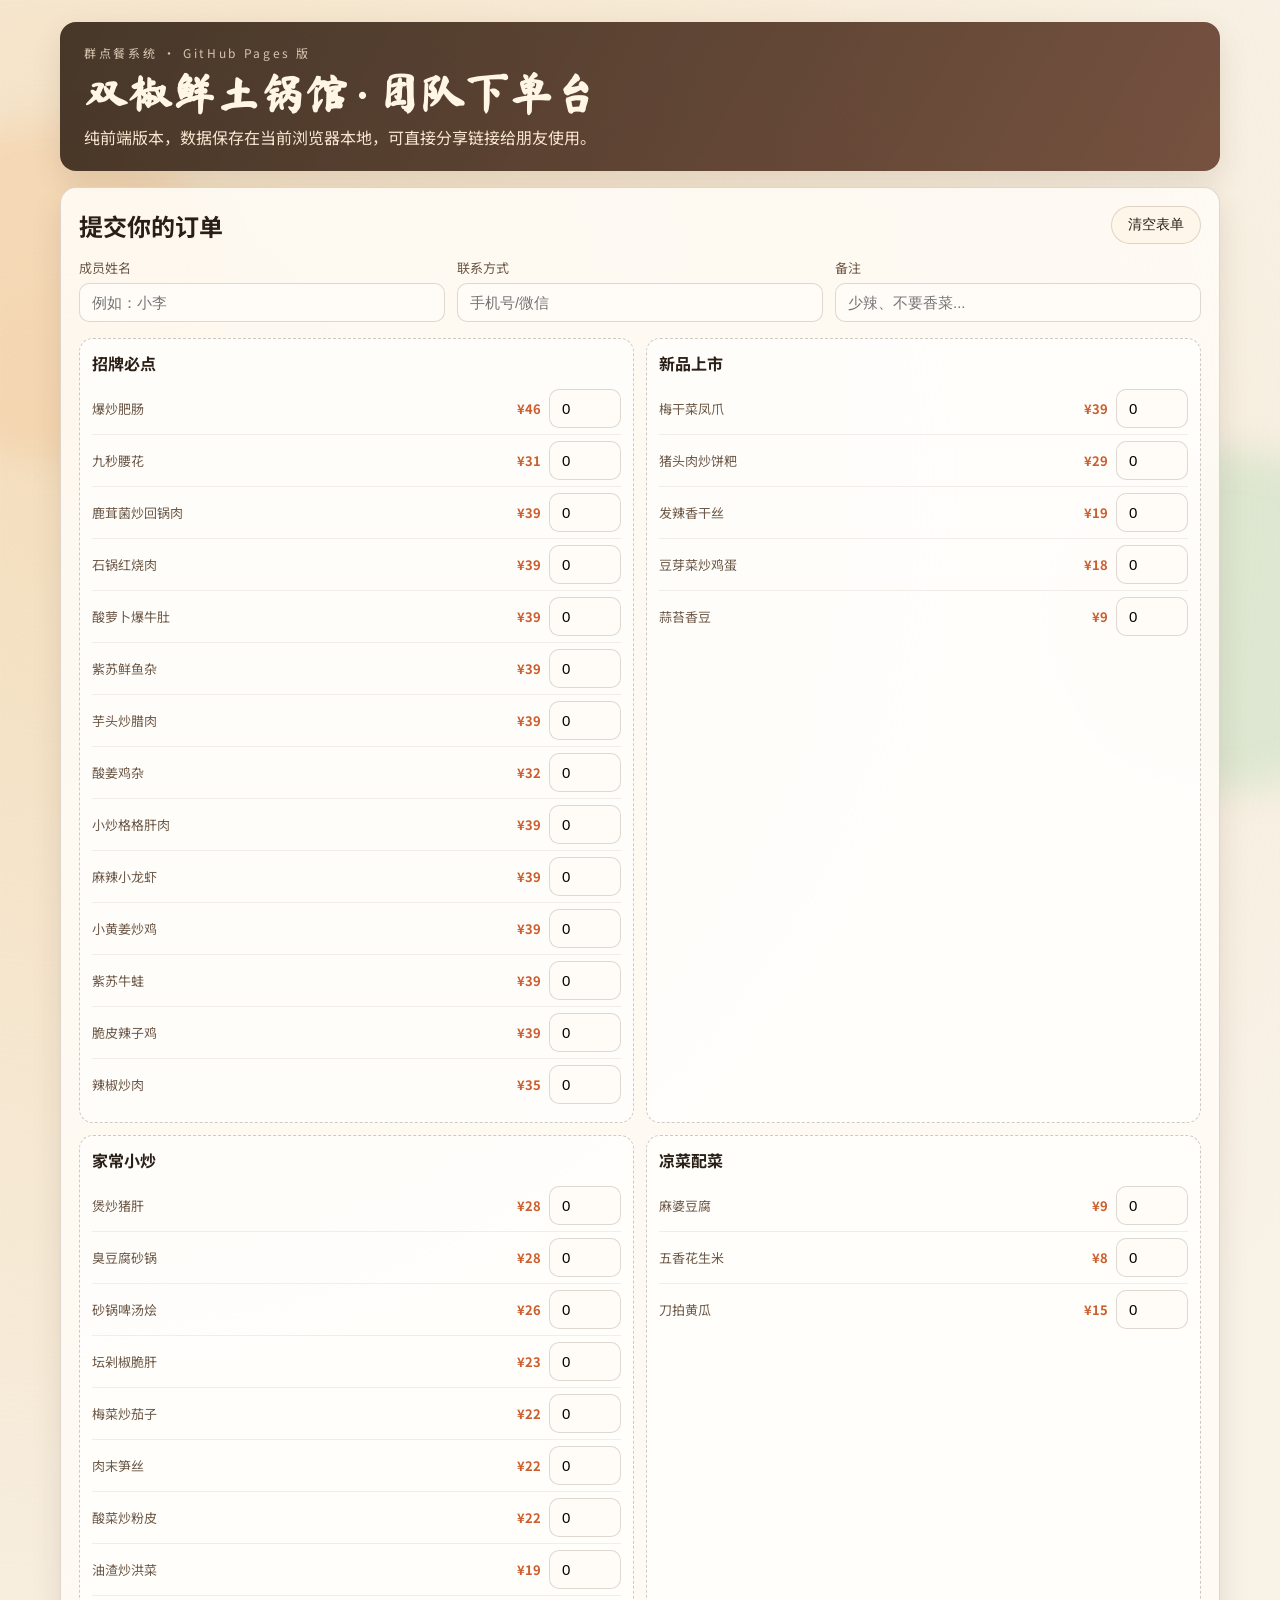
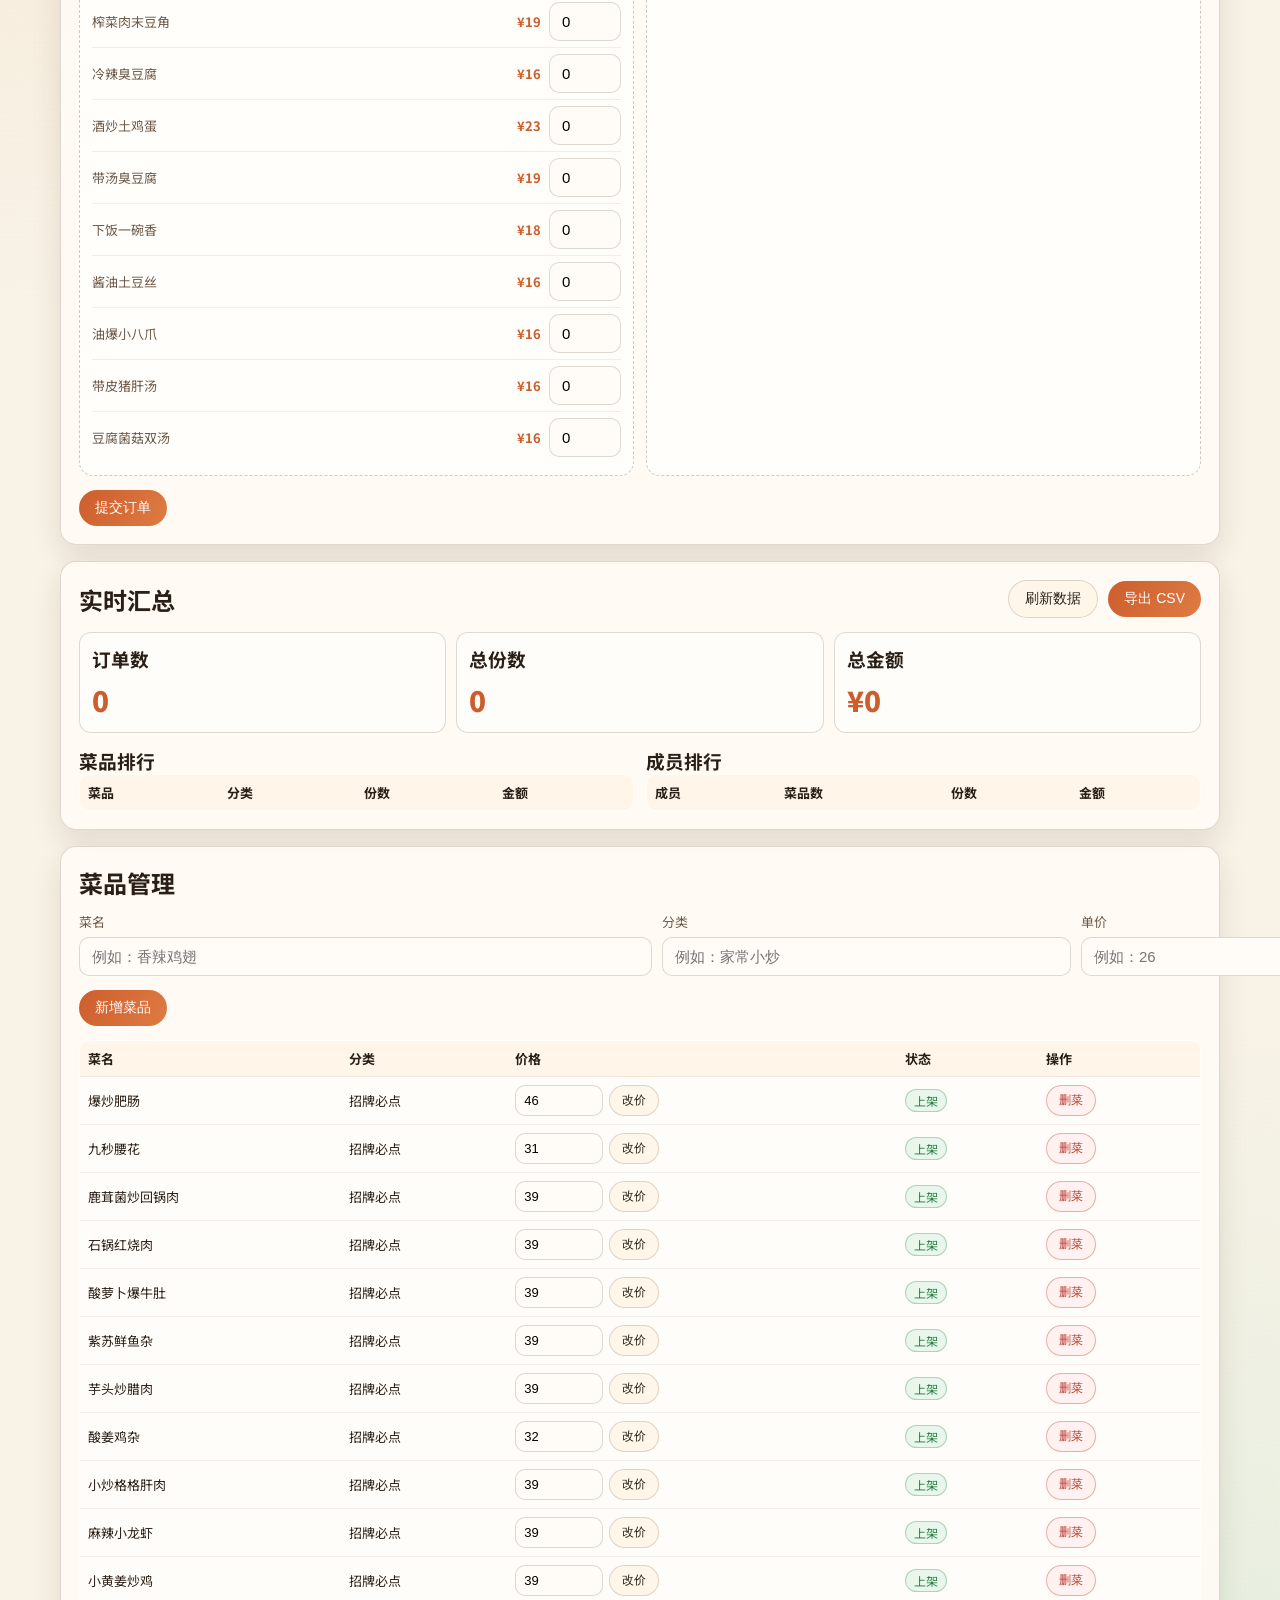
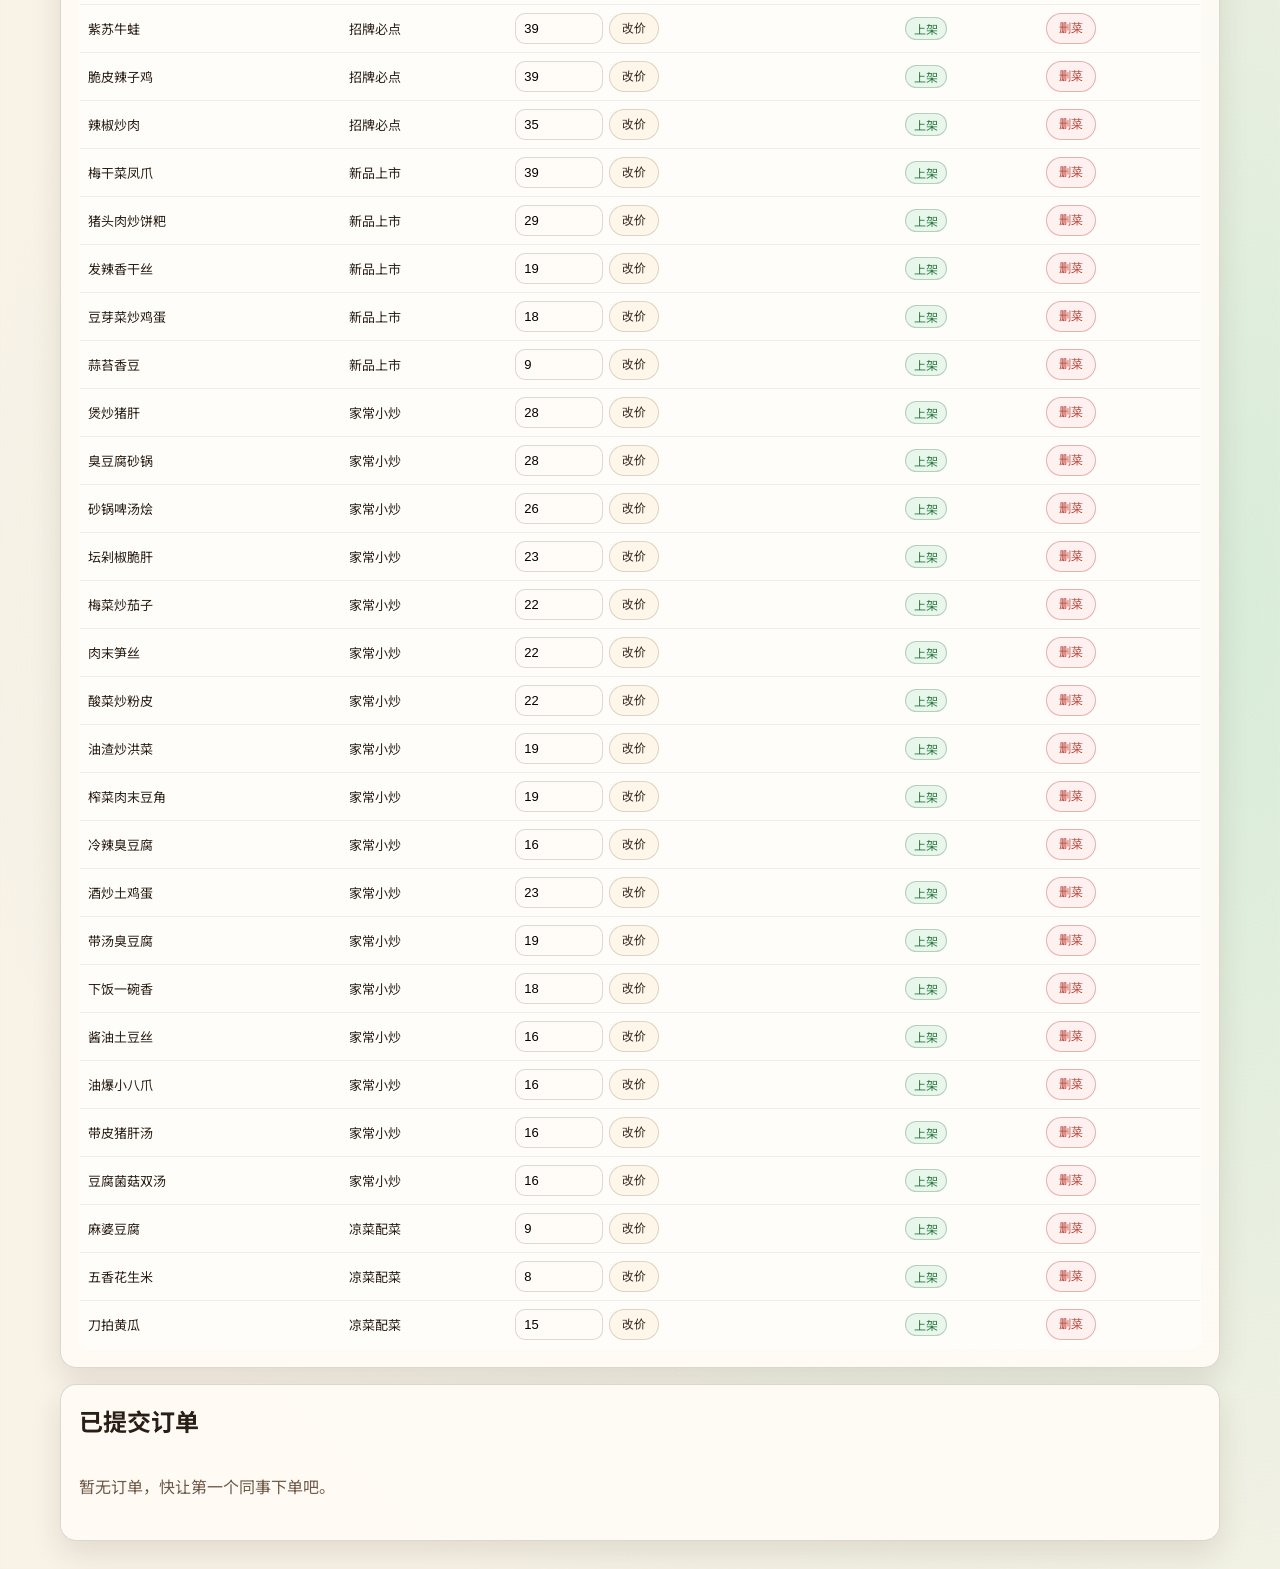
==== docs/index.html @ 04bdb79c "add GitHub Pages frontend build" ====
<!doctype html>
<html lang="zh-CN">
<head>
  <meta charset="UTF-8" />
  <meta name="viewport" content="width=device-width, initial-scale=1.0" />
  <title>群下单助手（GitHub Pages）</title>
  <link rel="preconnect" href="https://fonts.googleapis.com" />
  <link rel="preconnect" href="https://fonts.gstatic.com" crossorigin />
  <link href="https://fonts.googleapis.com/css2?family=Ma+Shan+Zheng&family=Noto+Sans+SC:wght@400;500;700;900&display=swap" rel="stylesheet" />
  <link rel="stylesheet" href="./style.css" />
</head>
<body>
  <div class="bg-blob bg-blob-a"></div>
  <div class="bg-blob bg-blob-b"></div>

  <main class="page">
    <header class="hero">
      <p class="kicker">群点餐系统 · GitHub Pages 版</p>
      <h1>双椒鲜土锅馆 · 团队下单台</h1>
      <p>纯前端版本，数据保存在当前浏览器本地，可直接分享链接给朋友使用。</p>
    </header>

    <section class="panel order-panel">
      <div class="panel-title-row">
        <h2>提交你的订单</h2>
        <button id="clear-form-btn" class="btn btn-subtle" type="button">清空表单</button>
      </div>

      <form id="order-form" class="order-form">
        <input type="hidden" id="order-id" />

        <div class="grid-3">
          <label>
            成员姓名
            <input id="member-name" type="text" placeholder="例如：小李" required />
          </label>
          <label>
            联系方式
            <input id="contact" type="text" placeholder="手机号/微信" />
          </label>
          <label>
            备注
            <input id="remark" type="text" placeholder="少辣、不要香菜..." />
          </label>
        </div>

        <div id="menu-groups" class="menu-groups"></div>

        <div class="form-actions">
          <button id="submit-btn" class="btn btn-main" type="submit">提交订单</button>
          <span id="form-message" class="msg"></span>
        </div>
      </form>
    </section>

    <section class="panel overview-panel">
      <div class="panel-title-row">
        <h2>实时汇总</h2>
        <div class="inline-actions">
          <button id="refresh-btn" class="btn btn-subtle" type="button">刷新数据</button>
          <button id="export-csv-btn" class="btn btn-main" type="button">导出 CSV</button>
        </div>
      </div>

      <div class="overview-cards" id="overview-cards">
        <article>
          <h3>订单数</h3>
          <p id="overview-order-count">0</p>
        </article>
        <article>
          <h3>总份数</h3>
          <p id="overview-item-count">0</p>
        </article>
        <article>
          <h3>总金额</h3>
          <p id="overview-amount">¥0</p>
        </article>
      </div>

      <div class="tables">
        <div>
          <h3>菜品排行</h3>
          <table>
            <thead>
              <tr><th>菜品</th><th>分类</th><th>份数</th><th>金额</th></tr>
            </thead>
            <tbody id="dish-rank-body"></tbody>
          </table>
        </div>
        <div>
          <h3>成员排行</h3>
          <table>
            <thead>
              <tr><th>成员</th><th>菜品数</th><th>份数</th><th>金额</th></tr>
            </thead>
            <tbody id="member-rank-body"></tbody>
          </table>
        </div>
      </div>
    </section>

    <section class="panel menu-admin-panel">
      <div class="panel-title-row">
        <h2>菜品管理</h2>
      </div>

      <form id="menu-admin-form" class="menu-admin-form">
        <div class="menu-admin-grid">
          <label>
            菜名
            <input id="new-dish-name" type="text" placeholder="例如：香辣鸡翅" required />
          </label>
          <label>
            分类
            <input id="new-dish-category" type="text" placeholder="例如：家常小炒" required />
          </label>
          <label>
            单价
            <input id="new-dish-price" type="number" min="1" placeholder="例如：26" required />
          </label>
        </div>
        <div class="form-actions">
          <button class="btn btn-main" type="submit">新增菜品</button>
          <span id="menu-admin-message" class="msg"></span>
        </div>
      </form>

      <div class="menu-admin-table-wrap">
        <table class="menu-admin-table">
          <thead>
            <tr><th>菜名</th><th>分类</th><th>价格</th><th>状态</th><th>操作</th></tr>
          </thead>
          <tbody id="menu-admin-body"></tbody>
        </table>
      </div>
    </section>

    <section class="panel order-list-panel">
      <h2>已提交订单</h2>
      <div id="order-list" class="order-list"></div>
    </section>
  </main>

  <script src="./app.js"></script>
</body>
</html>
---- docs/style.css ----
:root {
  --bg: #f8f2e7;
  --panel: rgba(255, 252, 246, 0.88);
  --ink: #2a1f16;
  --muted: #6d5948;
  --line: rgba(78, 53, 34, 0.18);
  --accent: #cc5e2d;
  --accent-2: #2f7d44;
  --danger: #b4382f;
  --radius: 16px;
  --shadow: 0 12px 30px rgba(77, 52, 34, 0.12);
}

* {
  box-sizing: border-box;
}

body {
  margin: 0;
  min-height: 100vh;
  font-family: "Noto Sans SC", sans-serif;
  color: var(--ink);
  background:
    radial-gradient(circle at 5% 10%, #f4dfbf 0%, rgba(244, 223, 191, 0) 32%),
    radial-gradient(circle at 90% 80%, #d7ecd9 0%, rgba(215, 236, 217, 0) 30%),
    var(--bg);
  position: relative;
  overflow-x: hidden;
}

.bg-blob {
  position: fixed;
  width: 340px;
  height: 340px;
  border-radius: 50%;
  filter: blur(18px);
  opacity: 0.28;
  pointer-events: none;
  z-index: 0;
}

.bg-blob-a {
  background: #f5be88;
  left: -120px;
  top: 120px;
}

.bg-blob-b {
  background: #9cd2a8;
  right: -120px;
  top: 50%;
}

.page {
  width: min(1160px, calc(100% - 28px));
  margin: 22px auto 28px;
  position: relative;
  z-index: 1;
}

.hero {
  background: linear-gradient(120deg, rgba(51, 36, 23, 0.9), rgba(95, 53, 35, 0.85));
  color: #fff6e6;
  border-radius: var(--radius);
  padding: 22px 24px;
  box-shadow: var(--shadow);
}

.kicker {
  margin: 0;
  letter-spacing: 0.22em;
  opacity: 0.8;
  font-size: 12px;
}

.hero h1 {
  margin: 8px 0 8px;
  font-family: "Ma Shan Zheng", cursive;
  font-size: clamp(26px, 4vw, 44px);
  line-height: 1.1;
}

.hero p {
  margin: 0;
  color: #f7e5cf;
}

.panel {
  margin-top: 16px;
  background: var(--panel);
  border: 1px solid var(--line);
  border-radius: var(--radius);
  box-shadow: var(--shadow);
  padding: 18px;
}

.panel-title-row {
  display: flex;
  justify-content: space-between;
  align-items: center;
  gap: 12px;
}

h2,
h3 {
  margin: 0;
}

.grid-3 {
  margin-top: 14px;
  display: grid;
  grid-template-columns: repeat(3, 1fr);
  gap: 12px;
}

label {
  font-size: 13px;
  color: var(--muted);
  display: grid;
  gap: 6px;
}

input {
  border: 1px solid var(--line);
  border-radius: 10px;
  padding: 10px 12px;
  font-size: 15px;
  outline: none;
  background: #fffcf8;
}

.menu-groups {
  margin-top: 16px;
  display: grid;
  grid-template-columns: repeat(2, minmax(0, 1fr));
  gap: 12px;
}

.menu-group {
  border: 1px dashed rgba(61, 45, 31, 0.25);
  border-radius: 14px;
  padding: 12px;
  background: rgba(255, 255, 255, 0.65);
}

.menu-group h4 {
  margin: 0 0 8px;
}

.menu-item {
  display: grid;
  grid-template-columns: 1fr auto auto;
  gap: 8px;
  align-items: center;
  padding: 6px 0;
  border-bottom: 1px solid rgba(76, 54, 37, 0.08);
}

.menu-item:last-child {
  border-bottom: none;
}

.price {
  color: var(--accent);
  font-weight: 700;
}

.qty {
  width: 72px;
}

.form-actions,
.inline-actions {
  display: flex;
  align-items: center;
  gap: 10px;
}

.form-actions {
  margin-top: 14px;
}

.btn {
  border: none;
  border-radius: 999px;
  padding: 9px 16px;
  font-size: 14px;
  cursor: pointer;
  text-decoration: none;
  display: inline-flex;
  align-items: center;
  justify-content: center;
}

.btn-small {
  padding: 6px 12px;
  font-size: 12px;
}

.btn-main {
  background: linear-gradient(120deg, var(--accent), #df7b43);
  color: #fff;
}

.btn-subtle {
  background: #fff6ea;
  color: var(--ink);
  border: 1px solid rgba(92, 66, 46, 0.2);
}

.btn-danger {
  background: #fff1ef;
  color: var(--danger);
  border: 1px solid rgba(180, 56, 47, 0.35);
}

.msg {
  color: var(--accent-2);
  font-size: 13px;
}

.overview-cards {
  display: grid;
  grid-template-columns: repeat(3, 1fr);
  gap: 10px;
  margin-top: 14px;
}

.overview-cards article {
  background: #fffdf9;
  border: 1px solid var(--line);
  border-radius: 12px;
  padding: 12px;
}

.overview-cards p {
  margin: 8px 0 0;
  font-size: 28px;
  font-weight: 900;
  color: var(--accent);
}

.tables {
  margin-top: 14px;
  display: grid;
  grid-template-columns: repeat(2, minmax(0, 1fr));
  gap: 12px;
}

table {
  width: 100%;
  border-collapse: collapse;
  background: #fffdf9;
  border: 1px solid var(--line);
  border-radius: 10px;
  overflow: hidden;
}

th,
td {
  text-align: left;
  font-size: 13px;
  padding: 8px;
  border-bottom: 1px solid rgba(72, 51, 35, 0.08);
}

th {
  background: #fff5e8;
}

.menu-admin-form {
  margin-top: 12px;
}

.menu-admin-grid {
  display: grid;
  grid-template-columns: 1.4fr 1fr 120px;
  gap: 10px;
}

.menu-admin-table-wrap {
  margin-top: 14px;
}

.menu-admin-table td,
.menu-admin-table th {
  vertical-align: middle;
}

.price-edit-wrap {
  display: flex;
  align-items: center;
  gap: 6px;
}

.price-edit-input {
  width: 88px;
  padding: 7px 8px;
  font-size: 13px;
}

.status-tag {
  display: inline-flex;
  padding: 2px 8px;
  border-radius: 999px;
  font-size: 12px;
  border: 1px solid transparent;
}

.status-up {
  color: #2f7d44;
  background: #e8f6ec;
  border-color: rgba(47, 125, 68, 0.3);
}

.status-down {
  color: #8d5a2c;
  background: #fff6e9;
  border-color: rgba(141, 90, 44, 0.28);
}

.order-list {
  margin-top: 12px;
  display: grid;
  gap: 10px;
}

.order-card {
  border: 1px solid var(--line);
  border-radius: 12px;
  background: #fffdf8;
  padding: 12px;
}

.order-meta {
  display: flex;
  justify-content: space-between;
  gap: 12px;
  align-items: center;
}

.order-items {
  margin-top: 8px;
  color: var(--muted);
  font-size: 13px;
}

.order-actions {
  margin-top: 10px;
  display: flex;
  gap: 8px;
}

.empty {
  color: var(--muted);
  padding: 8px 0;
}

@media (max-width: 860px) {
  .grid-3,
  .menu-groups,
  .menu-admin-grid,
  .overview-cards,
  .tables {
    grid-template-columns: 1fr;
  }

  .order-meta {
    flex-direction: column;
    align-items: flex-start;
  }

  .panel-title-row {
    flex-direction: column;
    align-items: flex-start;
  }
}
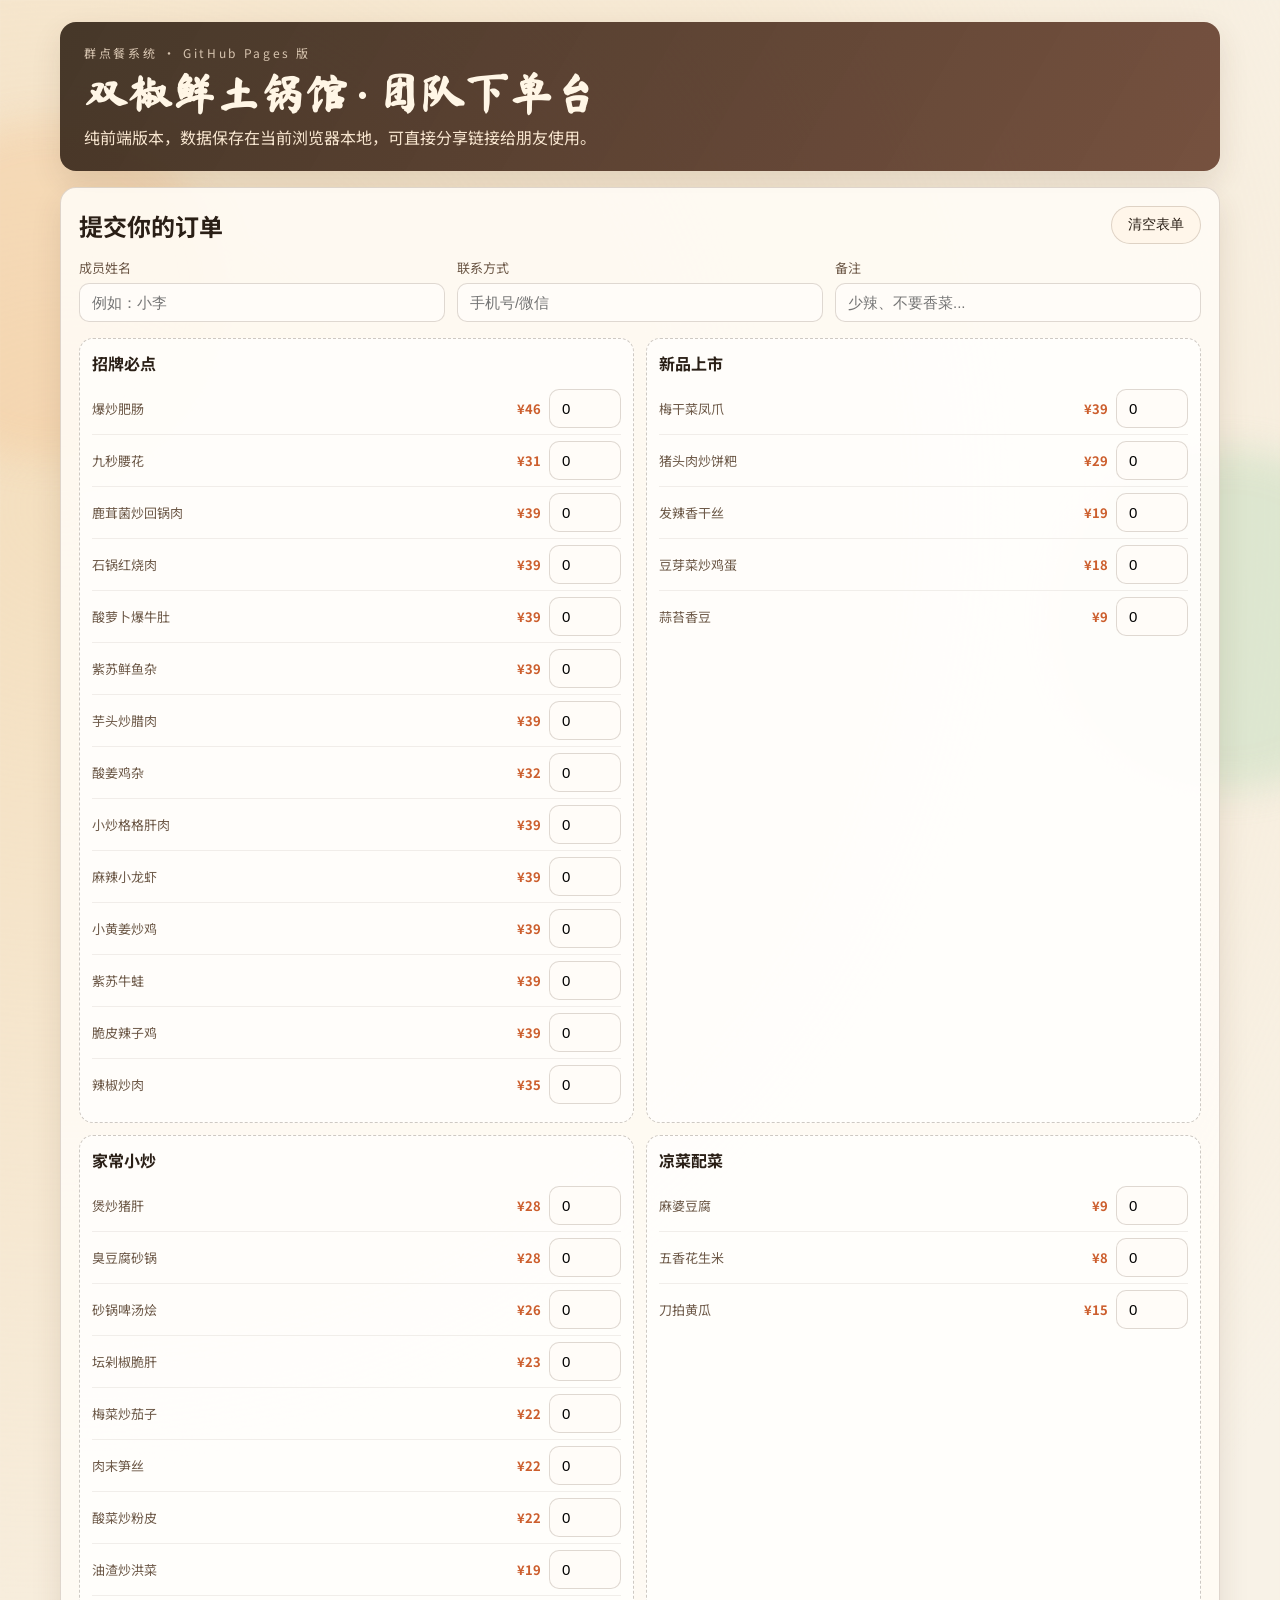
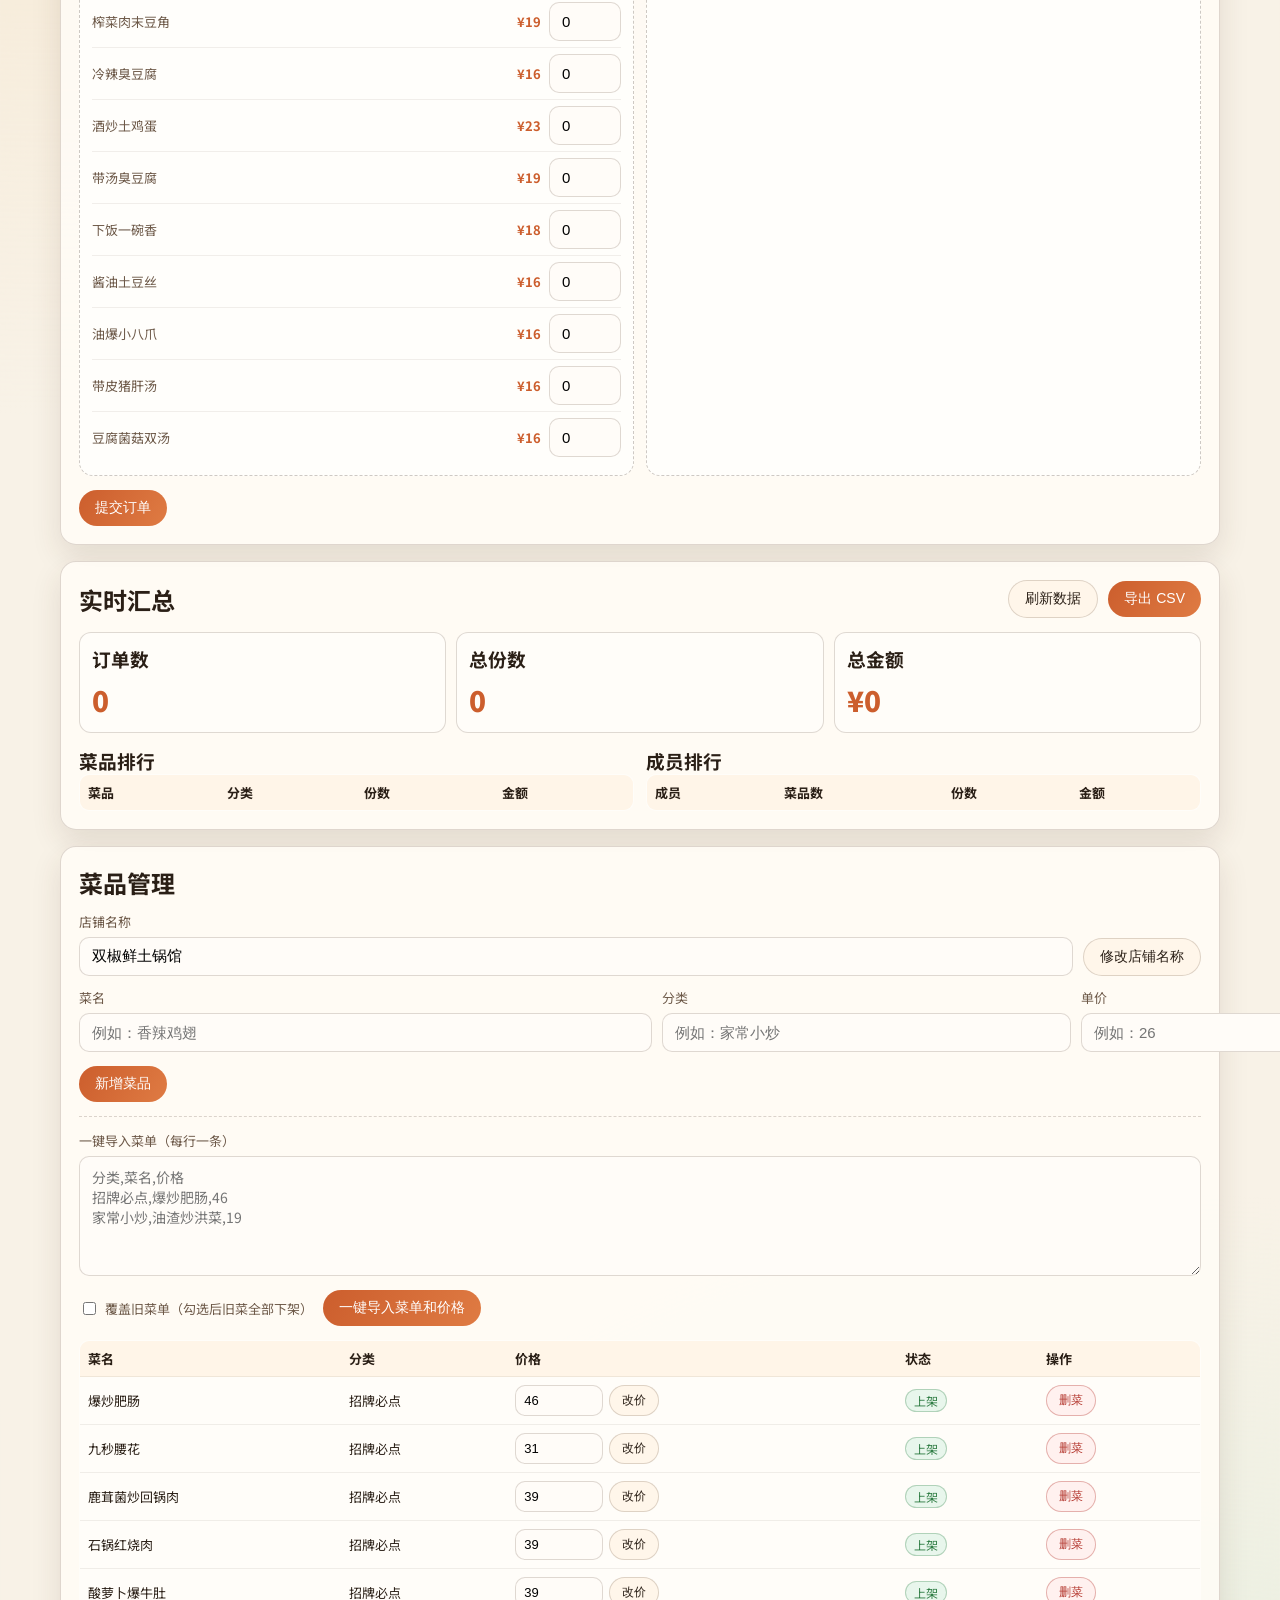
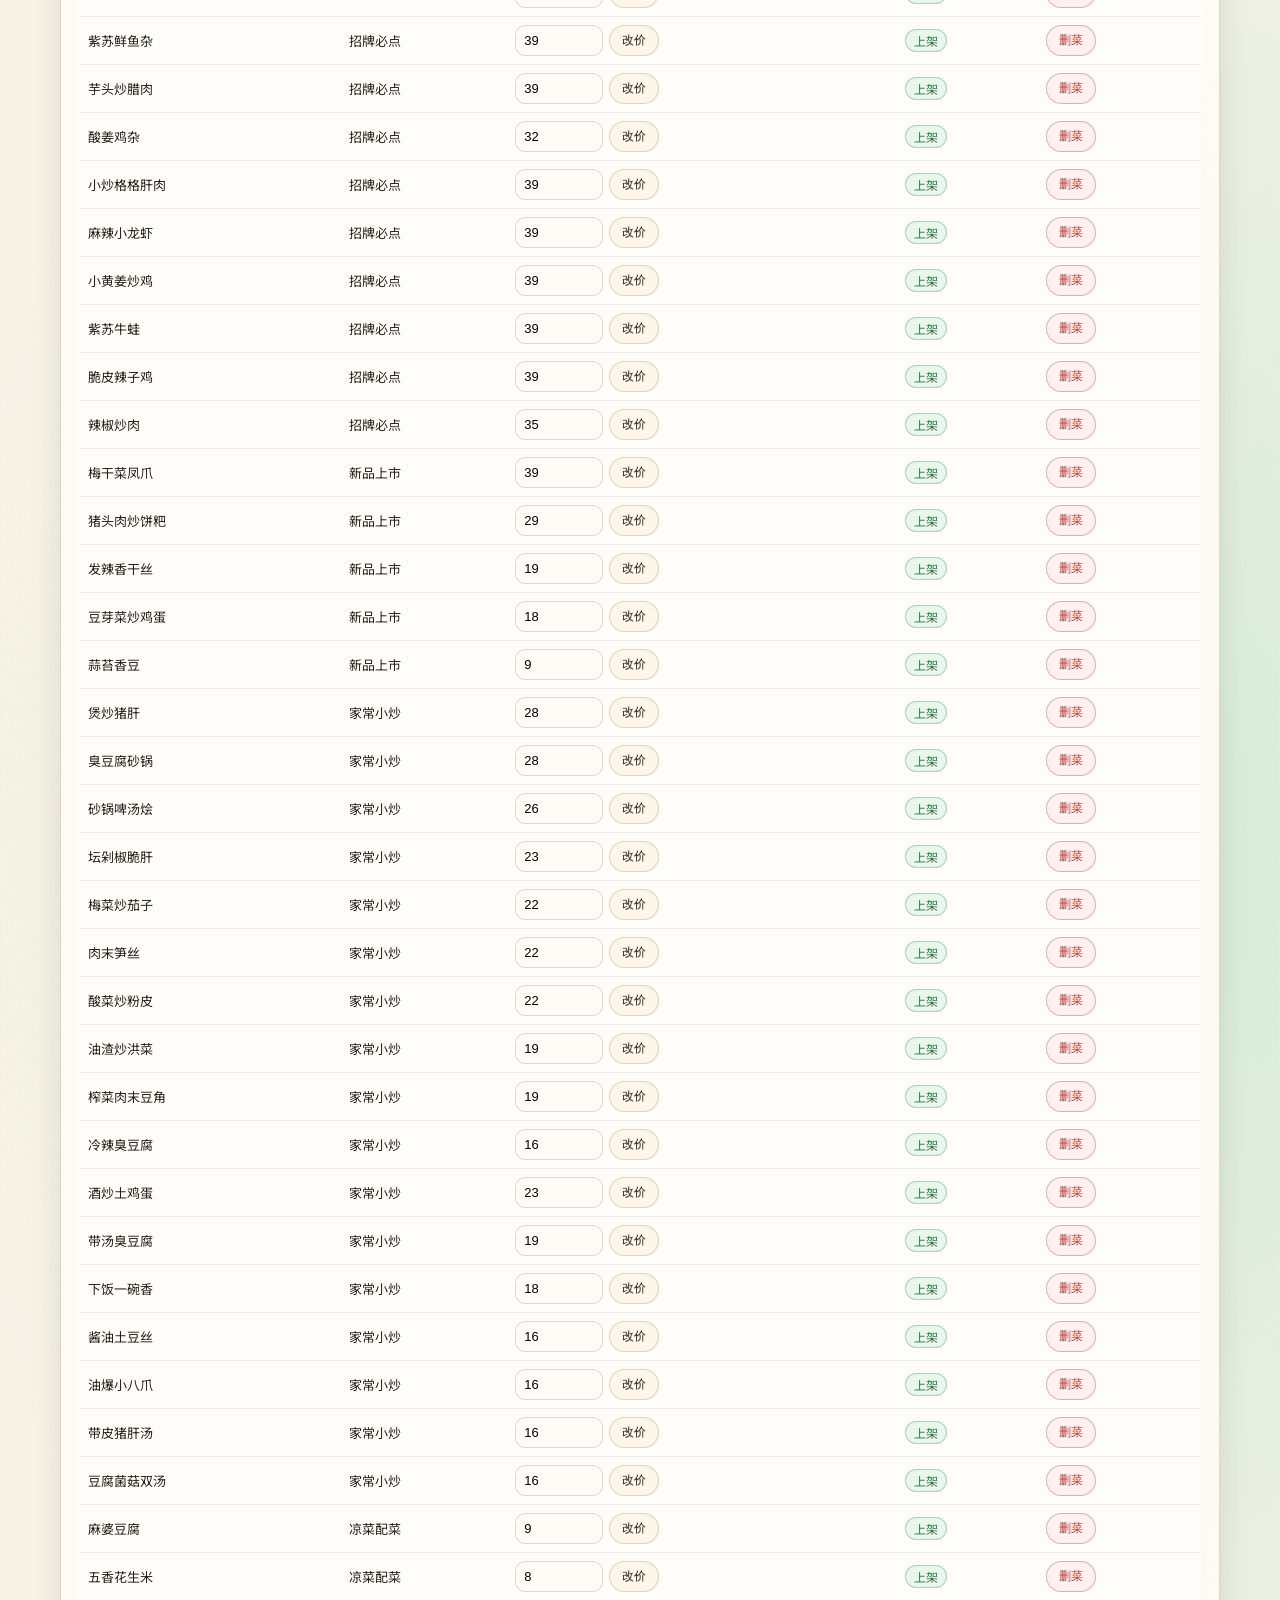
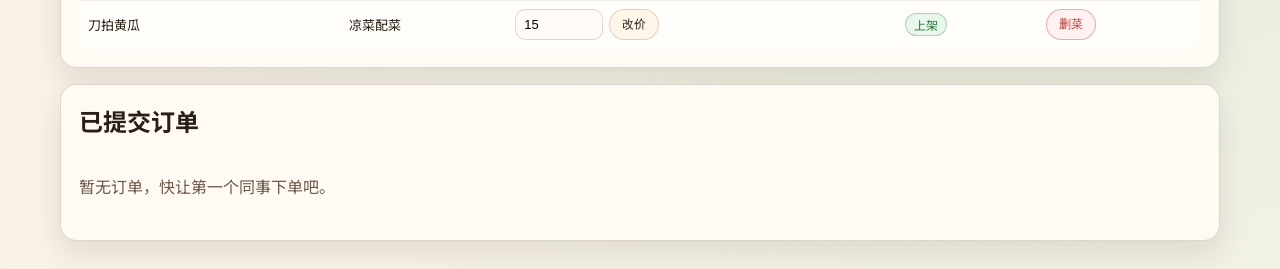
==== commit ecfb01ab: "add store settings and bulk menu import" ====
--- a/docs/index.html
+++ b/docs/index.html
@@ -16,7 +16,7 @@
   <main class="page">
     <header class="hero">
       <p class="kicker">群点餐系统 · GitHub Pages 版</p>
-      <h1>双椒鲜土锅馆 · 团队下单台</h1>
+      <h1><span id="store-name-display">双椒鲜土锅馆</span> · 团队下单台</h1>
       <p>纯前端版本，数据保存在当前浏览器本地，可直接分享链接给朋友使用。</p>
     </header>
 
@@ -104,6 +104,18 @@
         <h2>菜品管理</h2>
       </div>
 
+      <form id="store-name-form" class="store-name-form">
+        <div class="menu-admin-grid menu-admin-grid-store">
+          <label>
+            店铺名称
+            <input id="store-name-input" type="text" placeholder="例如：双椒鲜土锅馆" required />
+          </label>
+          <div class="form-actions form-actions-tight">
+            <button class="btn btn-subtle" type="submit">修改店铺名称</button>
+          </div>
+        </div>
+      </form>
+
       <form id="menu-admin-form" class="menu-admin-form">
         <div class="menu-admin-grid">
           <label>
@@ -122,6 +134,20 @@
         <div class="form-actions">
           <button class="btn btn-main" type="submit">新增菜品</button>
           <span id="menu-admin-message" class="msg"></span>
+        </div>
+      </form>
+
+      <form id="menu-import-form" class="menu-import-form">
+        <label>
+          一键导入菜单（每行一条）
+          <textarea id="menu-import-content" placeholder="分类,菜名,价格&#10;招牌必点,爆炒肥肠,46&#10;家常小炒,油渣炒洪菜,19"></textarea>
+        </label>
+        <div class="form-actions">
+          <label class="check-inline">
+            <input id="menu-import-replace" type="checkbox" />
+            覆盖旧菜单（勾选后旧菜全部下架）
+          </label>
+          <button class="btn btn-main" type="submit">一键导入菜单和价格</button>
         </div>
       </form>
 
--- a/docs/style.css
+++ b/docs/style.css
@@ -129,6 +129,18 @@
   background: #fffcf8;
 }
 
+textarea {
+  border: 1px solid var(--line);
+  border-radius: 10px;
+  padding: 10px 12px;
+  font-size: 14px;
+  min-height: 120px;
+  resize: vertical;
+  outline: none;
+  font-family: "Noto Sans SC", sans-serif;
+  background: #fffcf8;
+}
+
 .menu-groups {
   margin-top: 16px;
   display: grid;
@@ -178,6 +190,10 @@
 
 .form-actions {
   margin-top: 14px;
+}
+
+.form-actions-tight {
+  margin-top: 0;
 }
 
 .btn {
@@ -272,10 +288,36 @@
   margin-top: 12px;
 }
 
+.store-name-form {
+  margin-top: 12px;
+}
+
 .menu-admin-grid {
   display: grid;
   grid-template-columns: 1.4fr 1fr 120px;
   gap: 10px;
+}
+
+.menu-admin-grid-store {
+  grid-template-columns: minmax(240px, 1fr) auto;
+  align-items: end;
+}
+
+.menu-import-form {
+  margin-top: 14px;
+  padding-top: 14px;
+  border-top: 1px dashed rgba(76, 54, 37, 0.2);
+}
+
+.check-inline {
+  display: inline-flex;
+  align-items: center;
+  gap: 6px;
+  font-size: 13px;
+}
+
+.check-inline input {
+  width: auto;
 }
 
 .menu-admin-table-wrap {
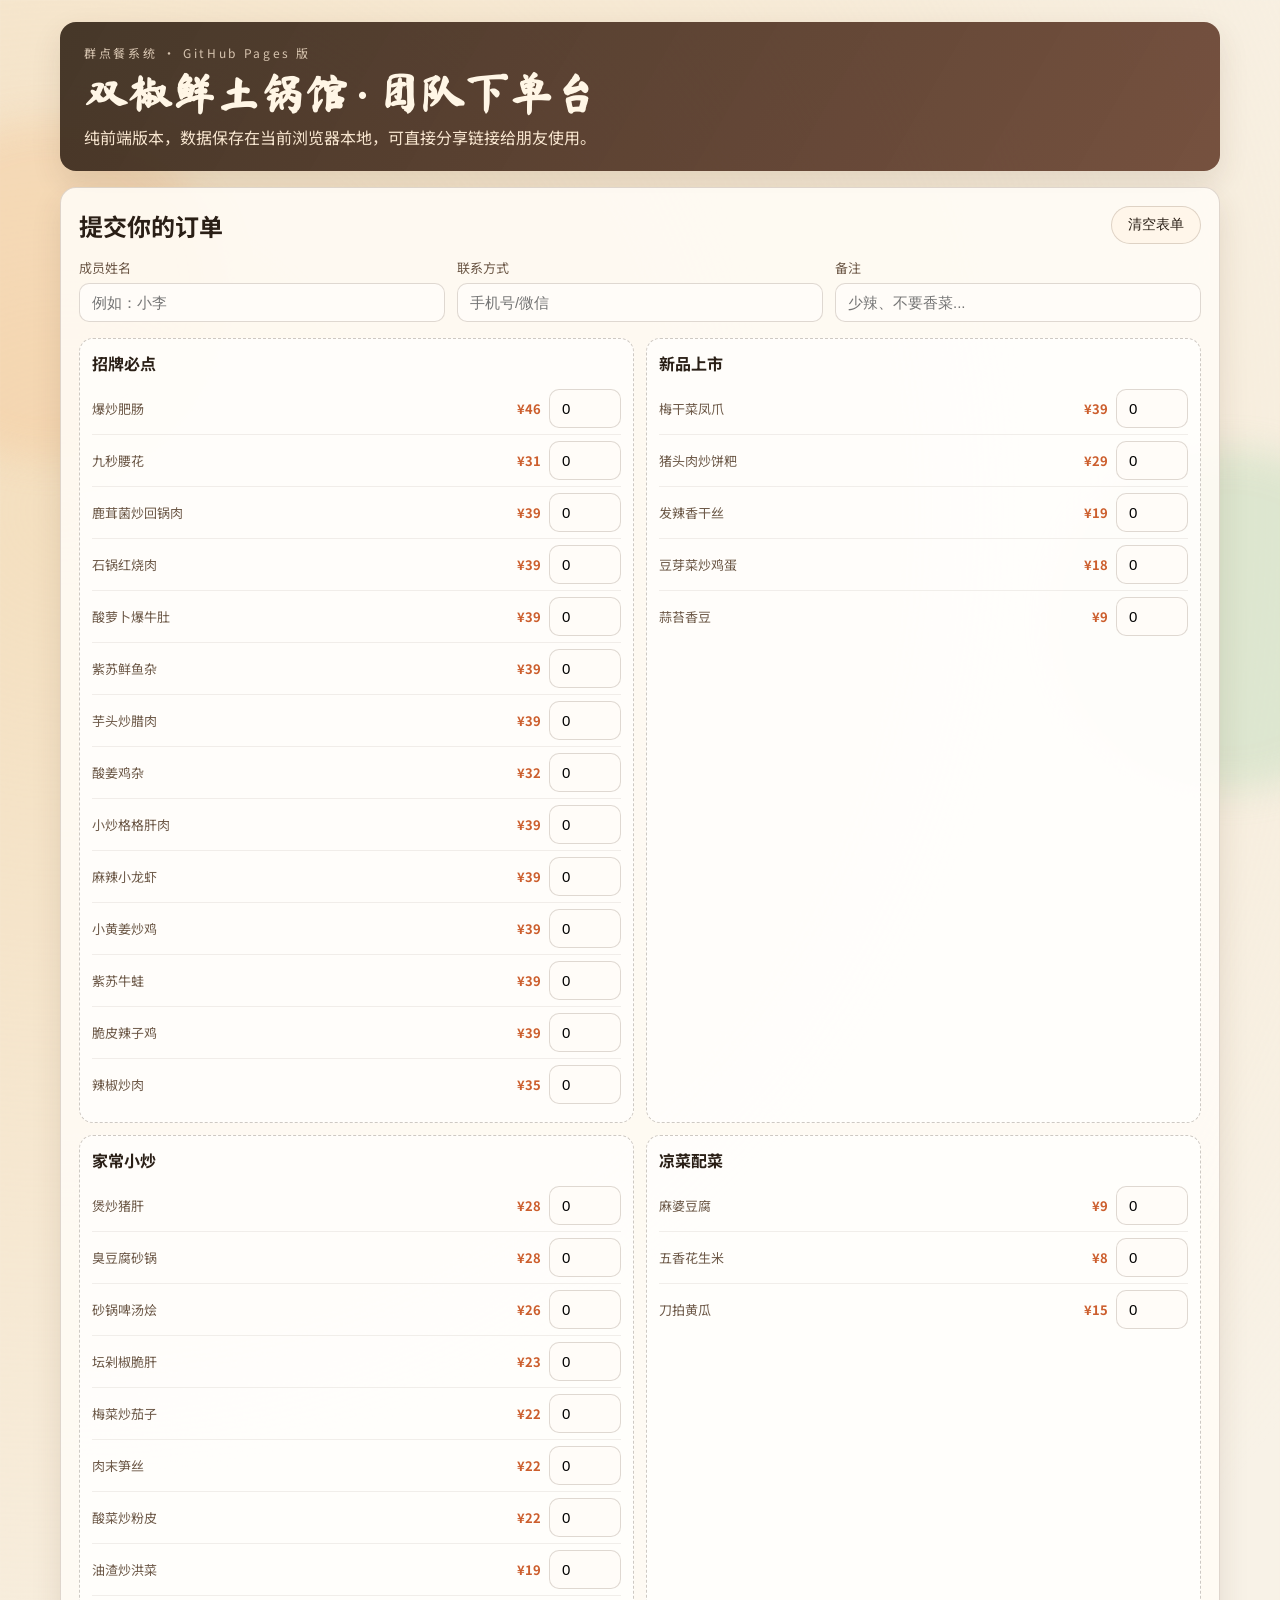
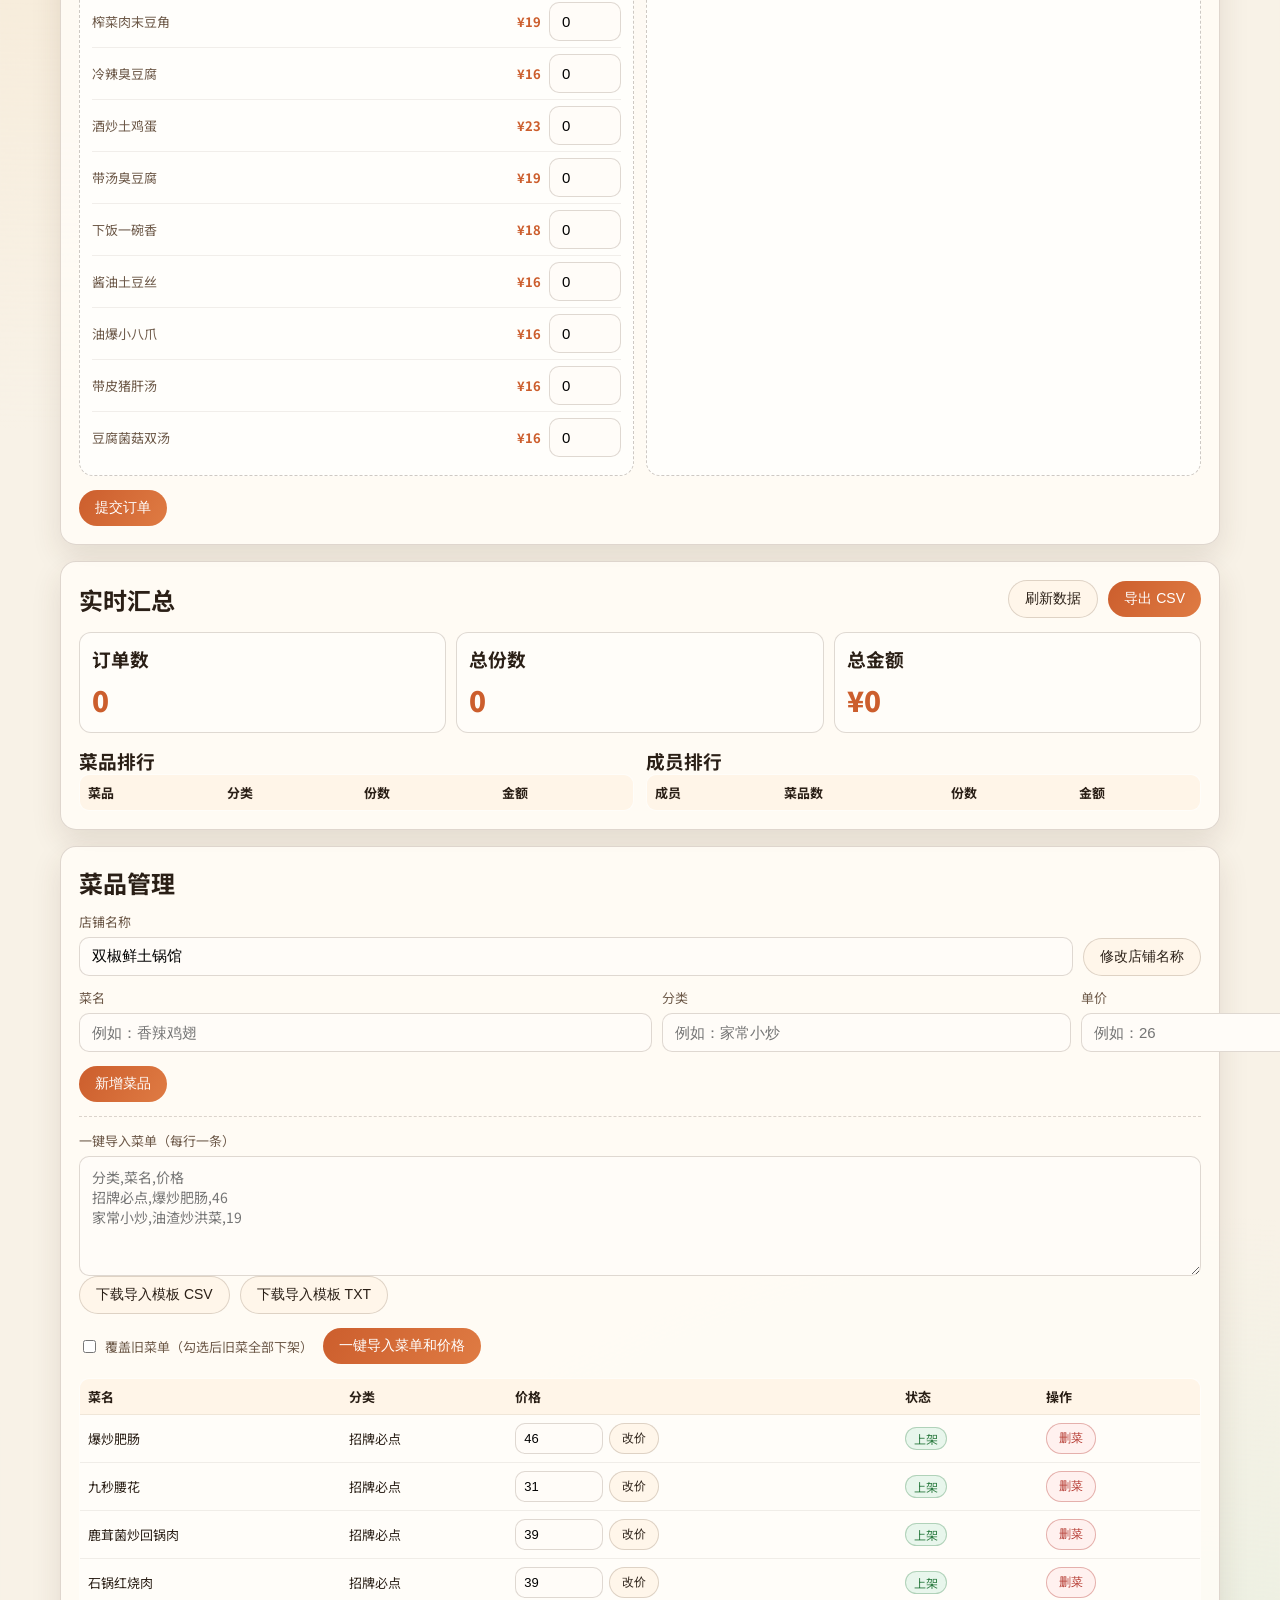
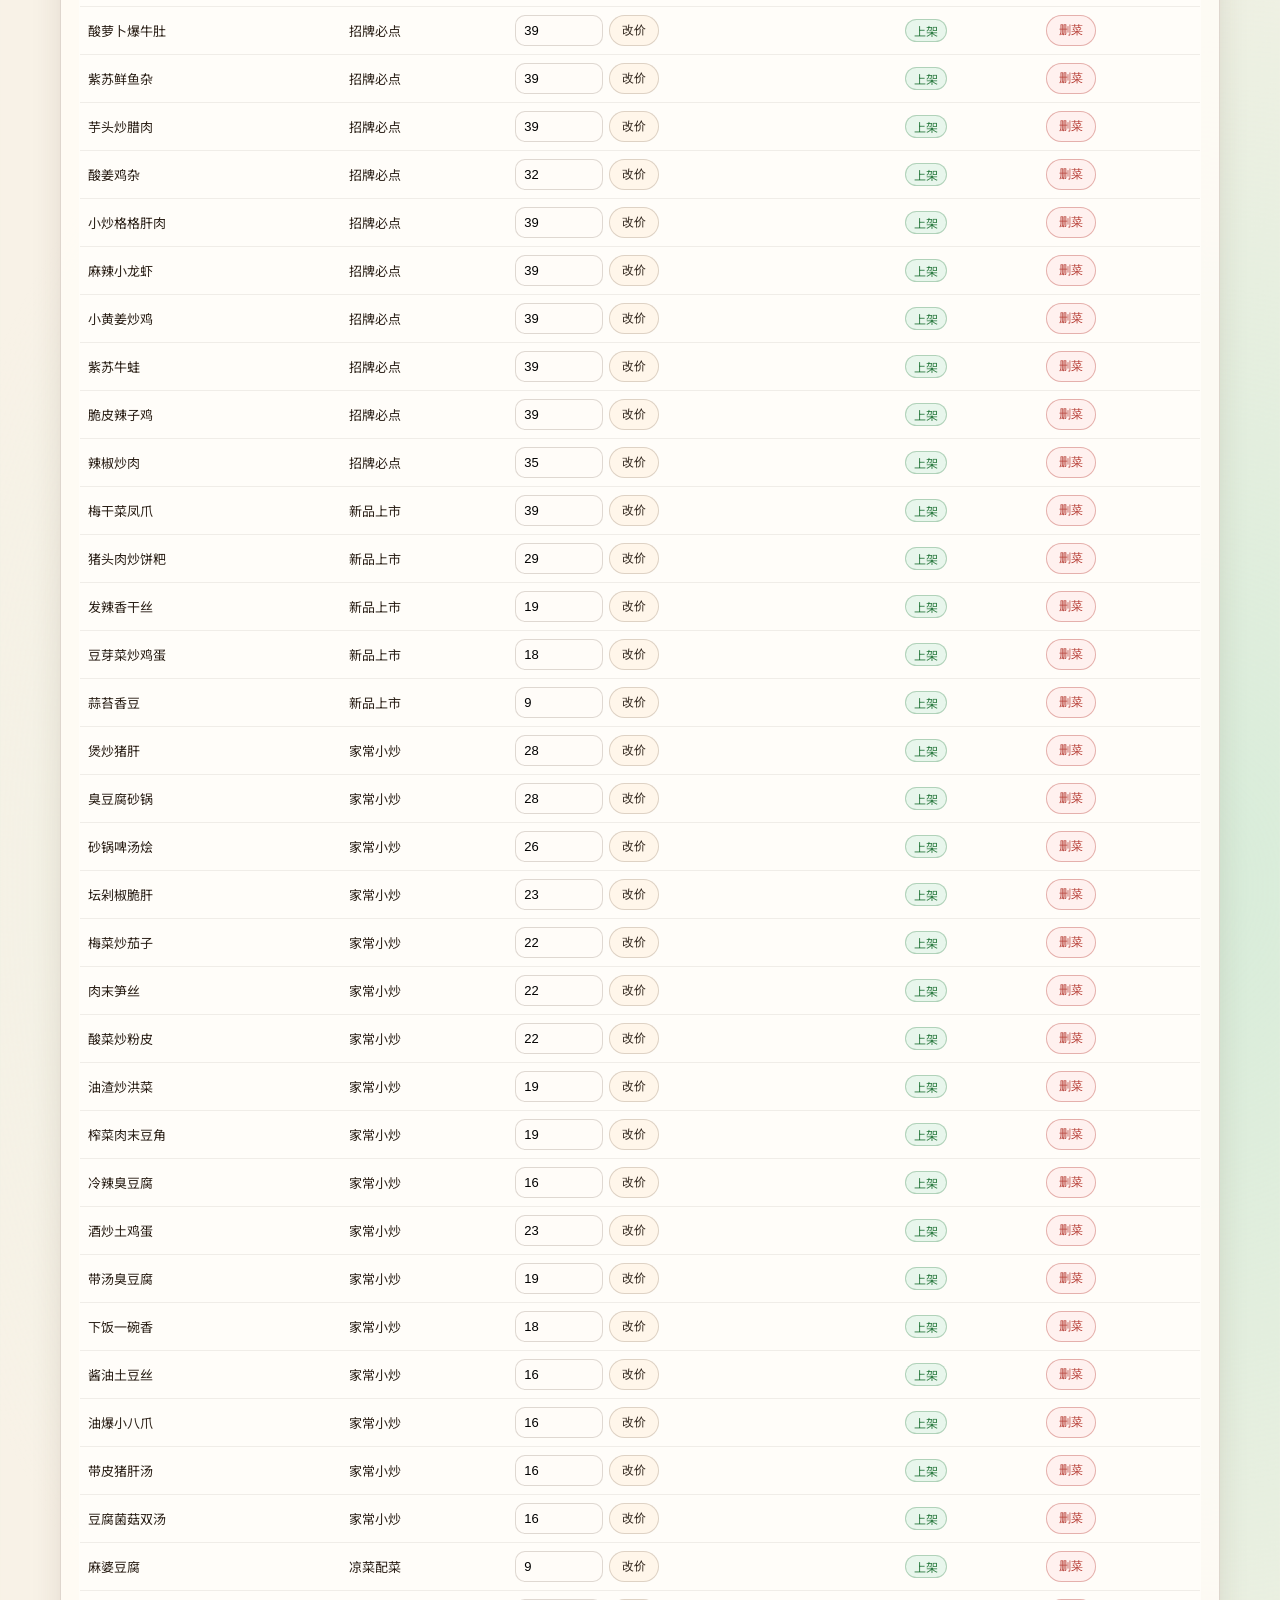
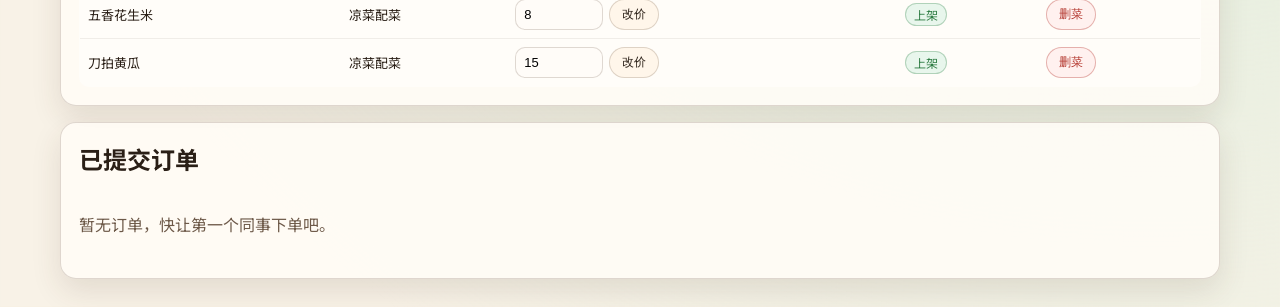
==== commit 6fce0a8c: "add downloadable menu import templates" ====
--- a/docs/index.html
+++ b/docs/index.html
@@ -142,6 +142,10 @@
           一键导入菜单（每行一条）
           <textarea id="menu-import-content" placeholder="分类,菜名,价格&#10;招牌必点,爆炒肥肠,46&#10;家常小炒,油渣炒洪菜,19"></textarea>
         </label>
+        <div class="inline-actions template-actions">
+          <button id="menu-template-csv-btn" class="btn btn-subtle" type="button">下载导入模板 CSV</button>
+          <button id="menu-template-txt-btn" class="btn btn-subtle" type="button">下载导入模板 TXT</button>
+        </div>
         <div class="form-actions">
           <label class="check-inline">
             <input id="menu-import-replace" type="checkbox" />
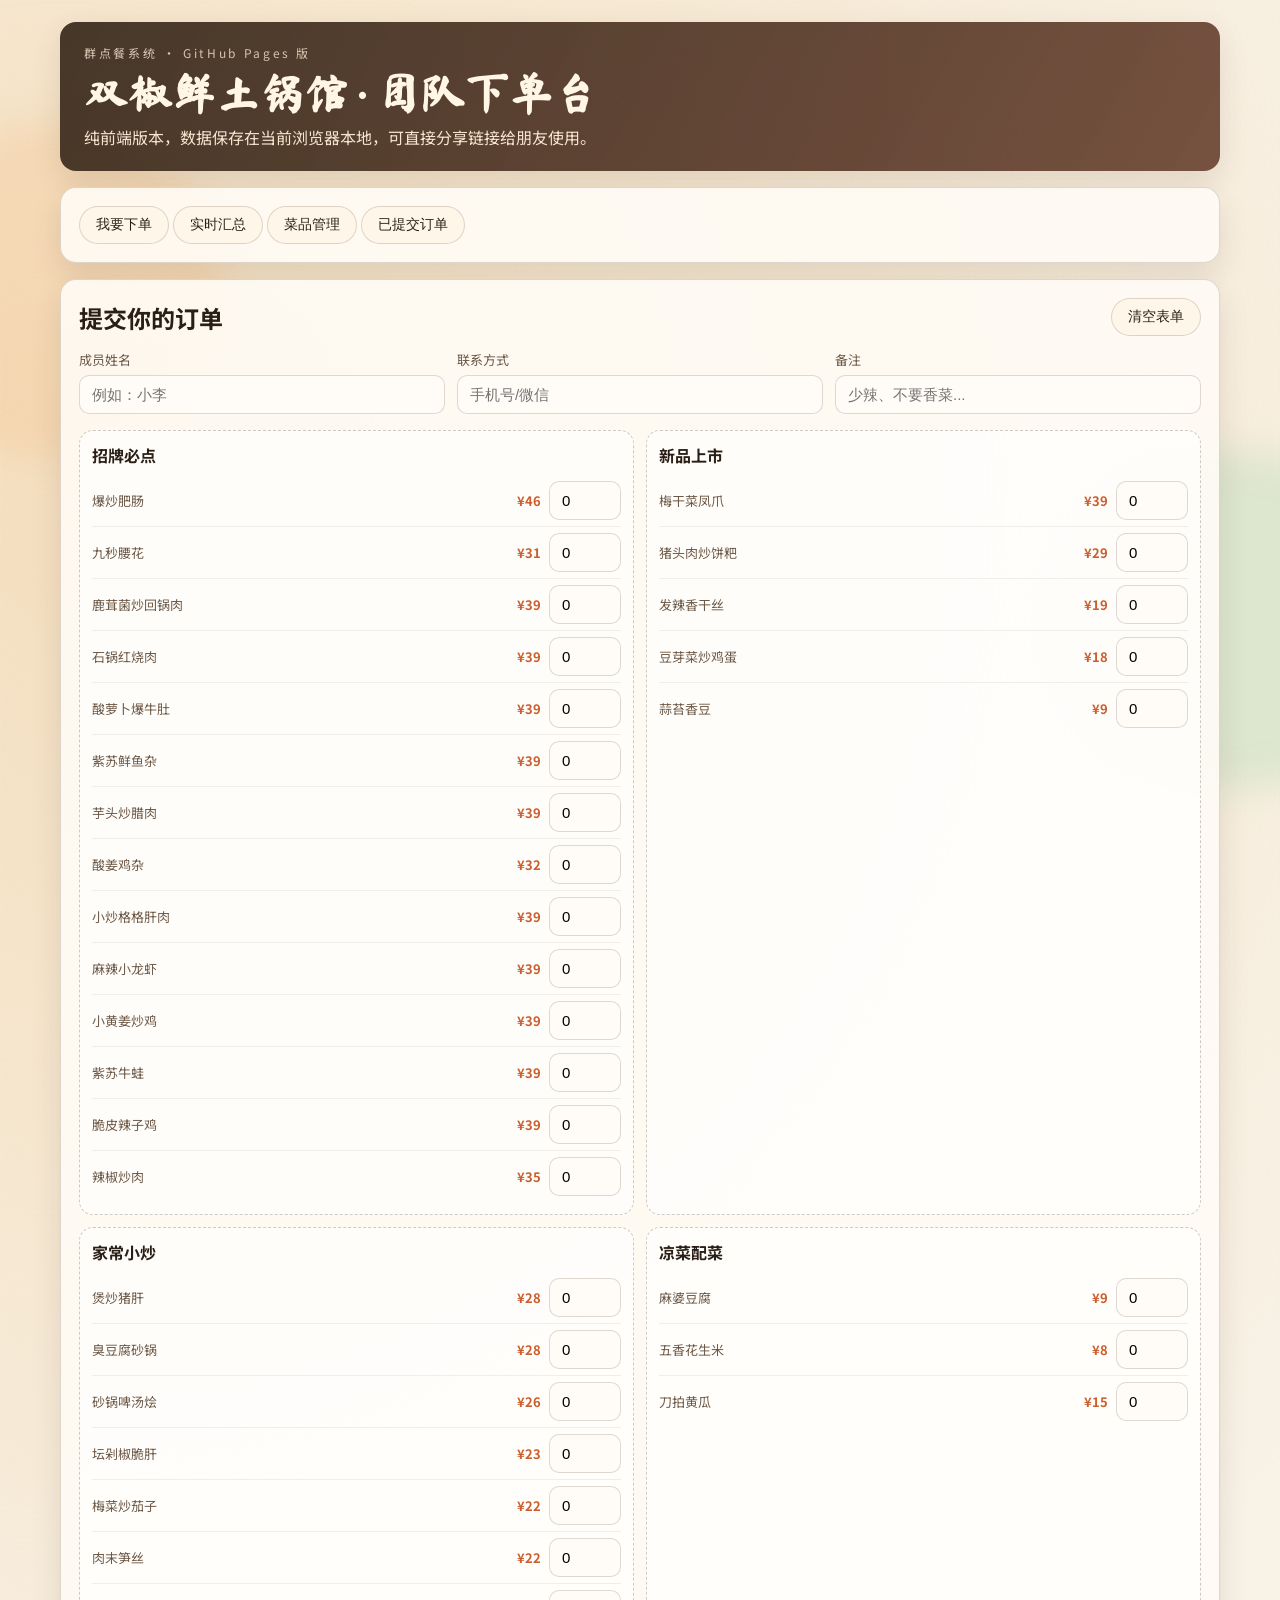
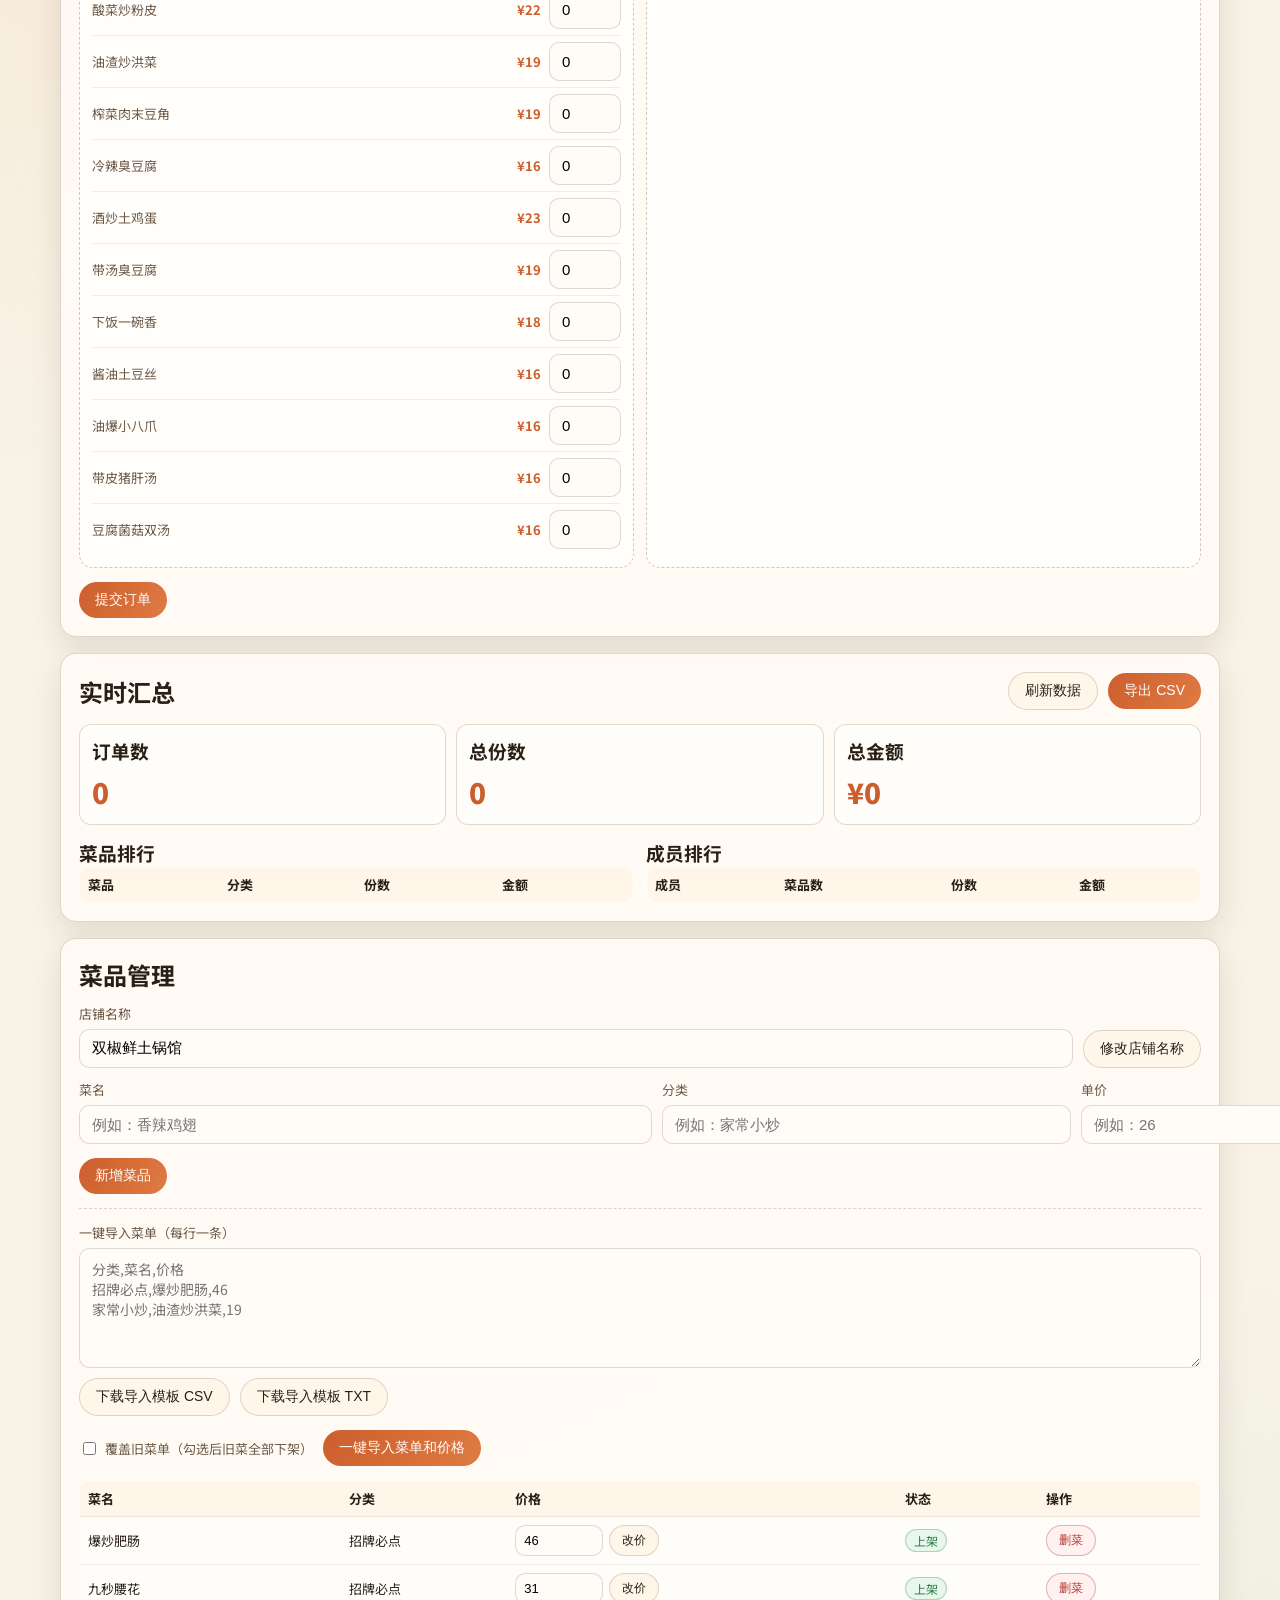
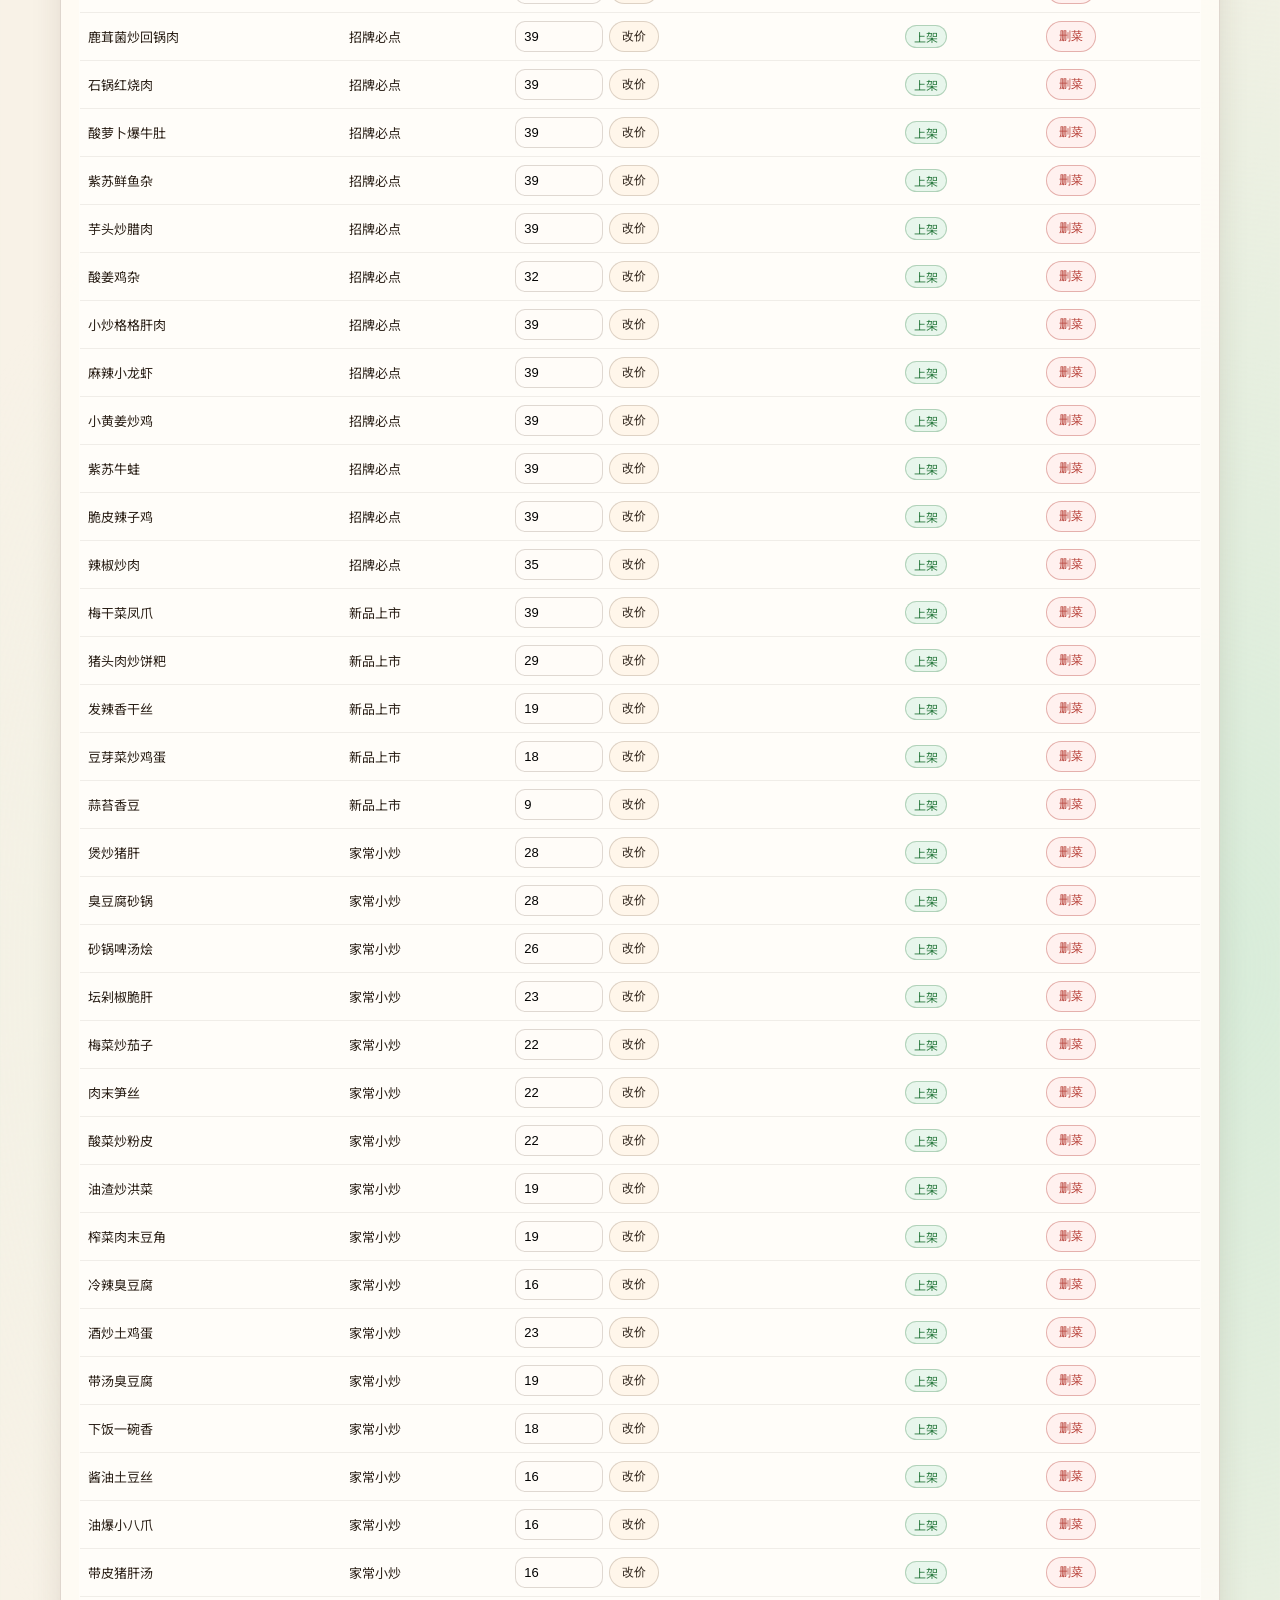
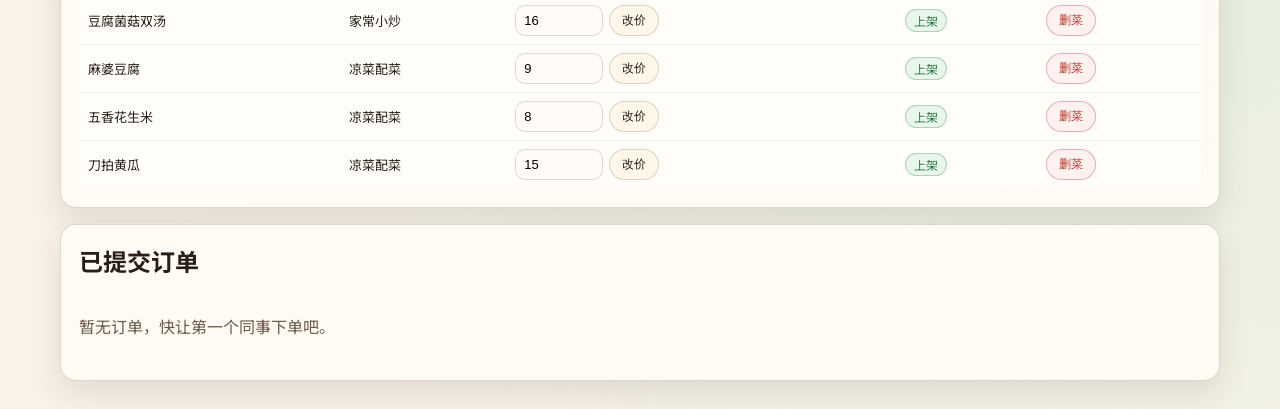
==== commit 52245f42: "split features into tabbed screens" ====
--- a/docs/index.html
+++ b/docs/index.html
@@ -20,7 +20,16 @@
       <p>纯前端版本，数据保存在当前浏览器本地，可直接分享链接给朋友使用。</p>
     </header>
 
-    <section class="panel order-panel">
+    <section class="panel view-switcher">
+      <div class="view-tabs" id="view-tabs">
+        <button class="btn btn-subtle view-tab is-active" type="button" data-view-target="order">我要下单</button>
+        <button class="btn btn-subtle view-tab" type="button" data-view-target="summary">实时汇总</button>
+        <button class="btn btn-subtle view-tab" type="button" data-view-target="menu">菜品管理</button>
+        <button class="btn btn-subtle view-tab" type="button" data-view-target="orders">已提交订单</button>
+      </div>
+    </section>
+
+    <section class="panel order-panel screen-panel is-active" data-screen="order">
       <div class="panel-title-row">
         <h2>提交你的订单</h2>
         <button id="clear-form-btn" class="btn btn-subtle" type="button">清空表单</button>
@@ -53,7 +62,7 @@
       </form>
     </section>
 
-    <section class="panel overview-panel">
+    <section class="panel overview-panel screen-panel" data-screen="summary">
       <div class="panel-title-row">
         <h2>实时汇总</h2>
         <div class="inline-actions">
@@ -99,7 +108,7 @@
       </div>
     </section>
 
-    <section class="panel menu-admin-panel">
+    <section class="panel menu-admin-panel screen-panel" data-screen="menu">
       <div class="panel-title-row">
         <h2>菜品管理</h2>
       </div>
@@ -165,7 +174,7 @@
       </div>
     </section>
 
-    <section class="panel order-list-panel">
+    <section class="panel order-list-panel screen-panel" data-screen="orders">
       <h2>已提交订单</h2>
       <div id="order-list" class="order-list"></div>
     </section>
--- a/docs/style.css
+++ b/docs/style.css
@@ -309,6 +309,10 @@
   border-top: 1px dashed rgba(76, 54, 37, 0.2);
 }
 
+.template-actions {
+  margin-top: 10px;
+}
+
 .check-inline {
   display: inline-flex;
   align-items: center;
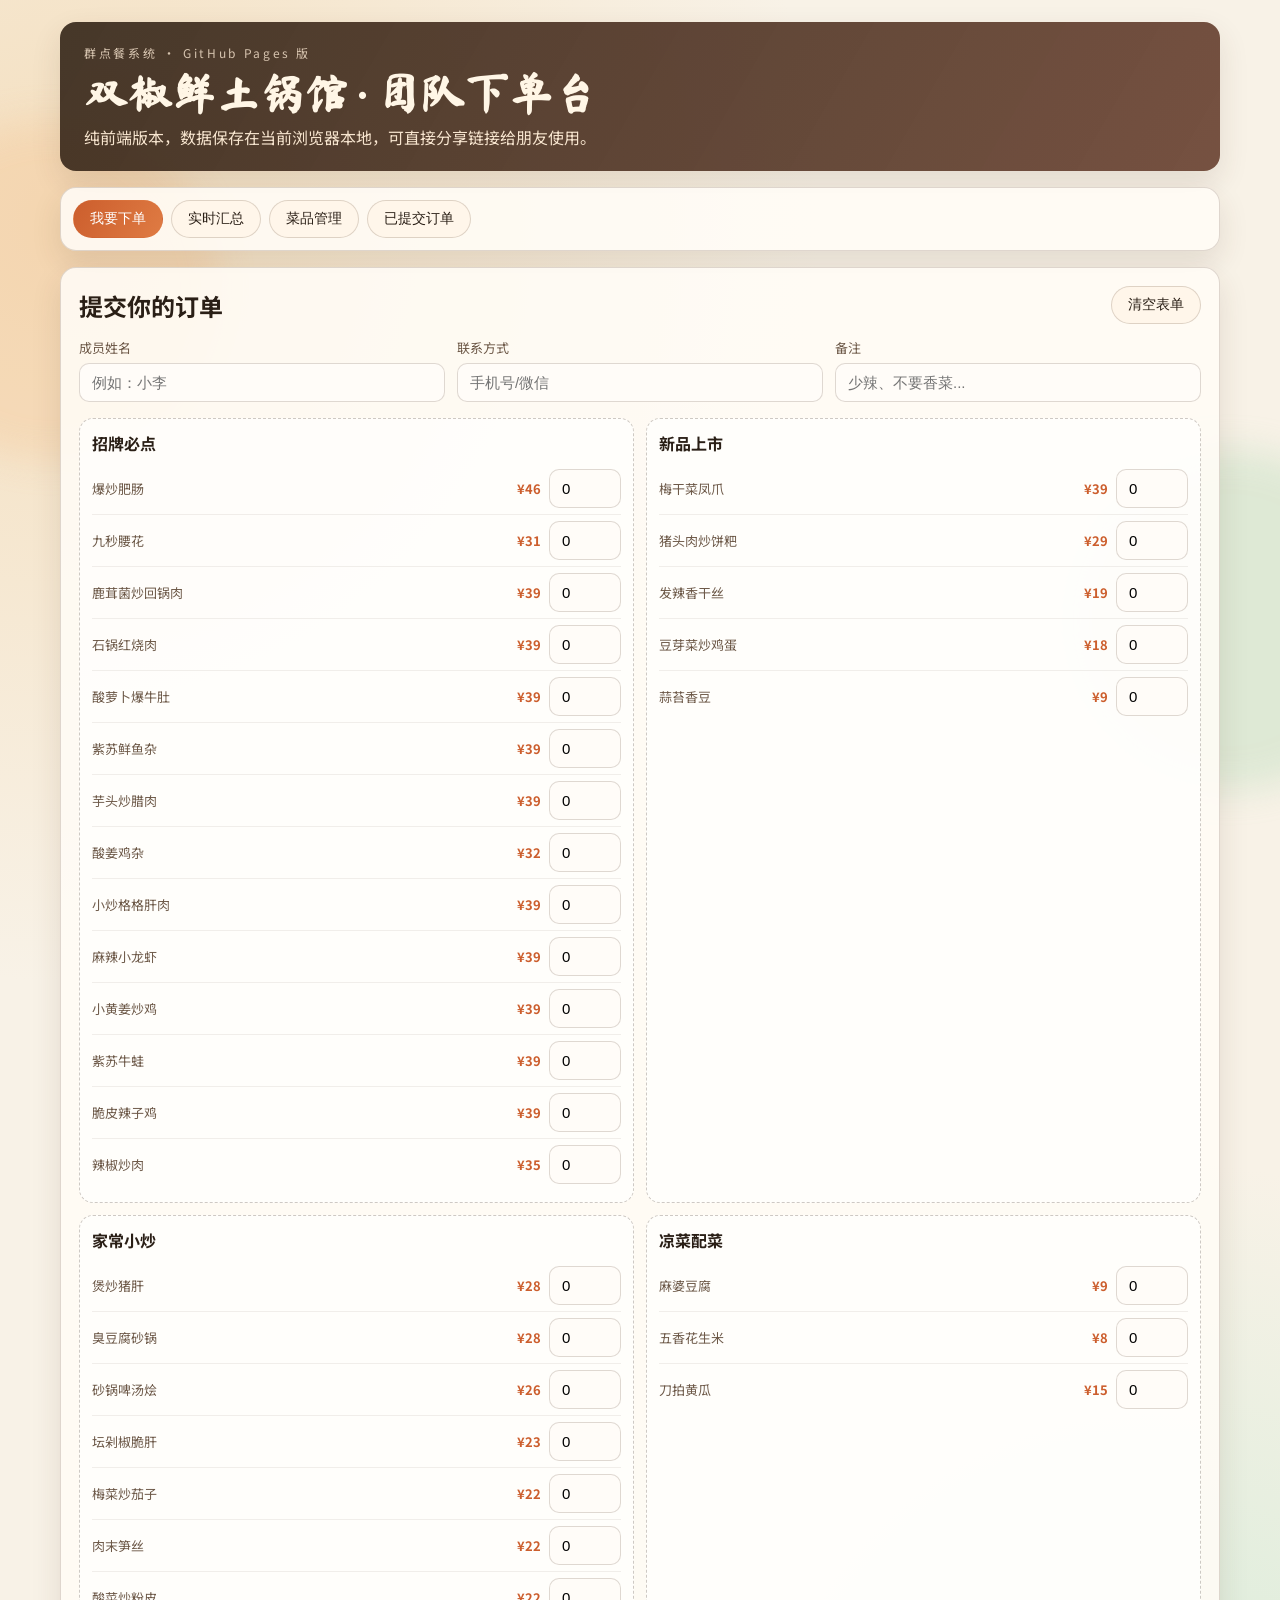
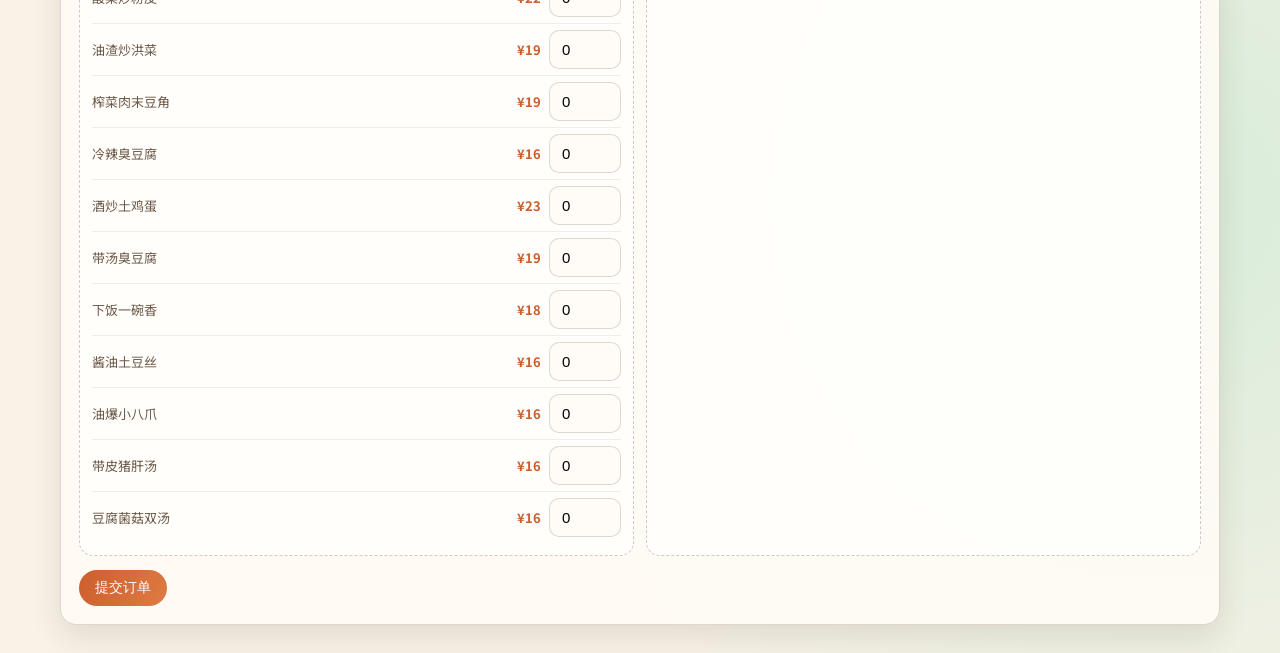
==== commit 11f022d7: "add category suggestions for dish creation" ====
--- a/docs/index.html
+++ b/docs/index.html
@@ -133,7 +133,8 @@
           </label>
           <label>
             分类
-            <input id="new-dish-category" type="text" placeholder="例如：家常小炒" required />
+            <input id="new-dish-category" type="text" list="new-dish-category-options" placeholder="例如：家常小炒（可输入新分类）" required />
+            <datalist id="new-dish-category-options"></datalist>
           </label>
           <label>
             单价
--- a/docs/style.css
+++ b/docs/style.css
@@ -94,6 +94,30 @@
   padding: 18px;
 }
 
+.view-switcher {
+  padding: 12px;
+}
+
+.view-tabs {
+  display: flex;
+  gap: 8px;
+  flex-wrap: wrap;
+}
+
+.view-tab.is-active {
+  background: linear-gradient(120deg, var(--accent), #df7b43);
+  color: #fff;
+  border-color: transparent;
+}
+
+.screen-panel {
+  display: none;
+}
+
+.screen-panel.is-active {
+  display: block;
+}
+
 .panel-title-row {
   display: flex;
   justify-content: space-between;
